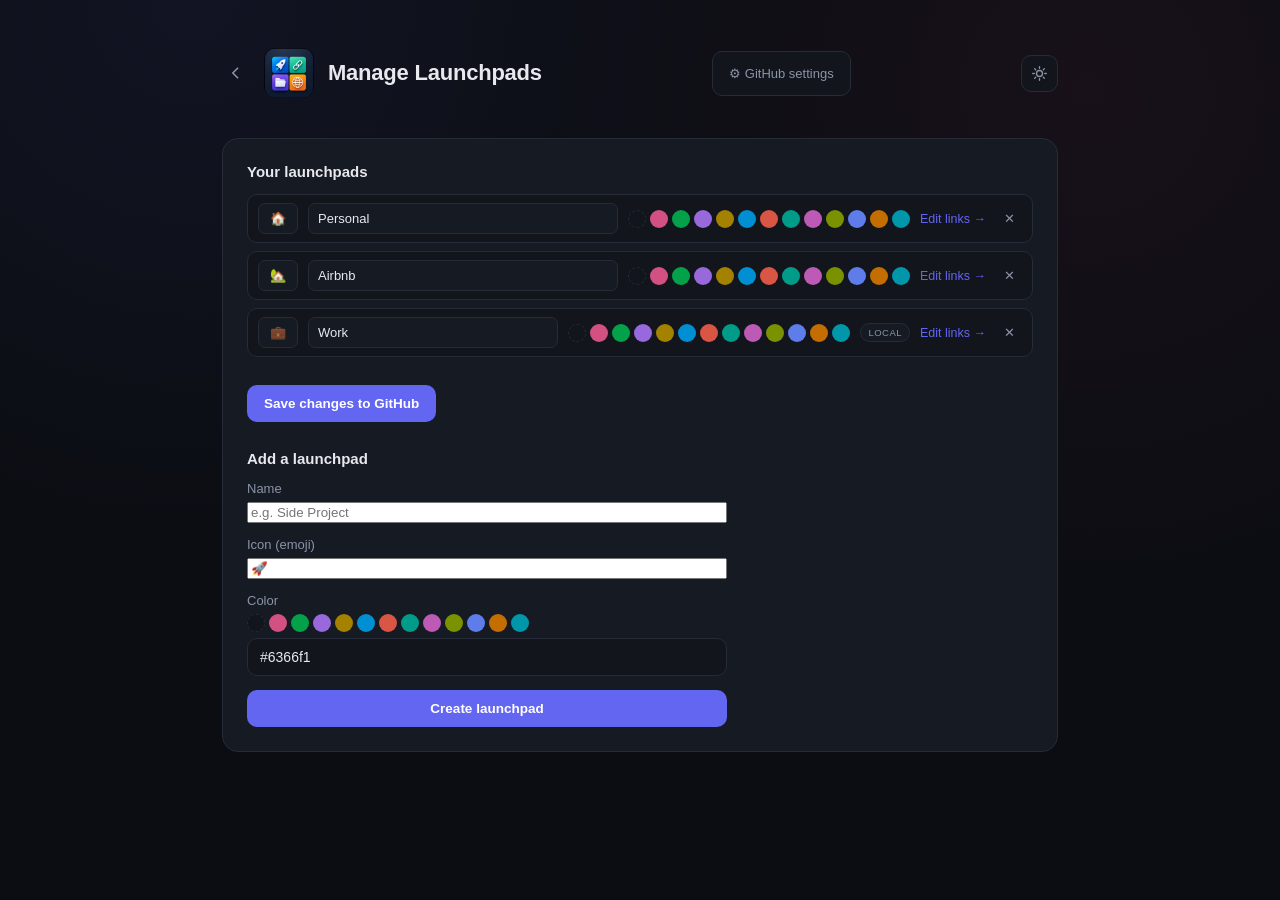
==== admin.html @ a06adb85 "Initial commit: multi-board LaunchPad with admin editor Restructures the single-board homepage into " ====
<!DOCTYPE html>
<html lang="en">
<head>
  <script src="js/theme.js?v=1"></script>
  <meta charset="UTF-8" />
  <meta name="viewport" content="width=device-width, initial-scale=1.0" />
  <title>Manage — LaunchPad</title>
  <link rel="icon" href="logo.png" />
  <link rel="stylesheet" href="css/style.css?v=11" />
</head>
<body>
  <div class="page admin-page">
    <header class="top-bar">
      <div class="brand">
        <a class="back-link" href="index.html" title="All launchpads">
          <svg viewBox="0 0 20 20" fill="none" stroke="currentColor" stroke-width="2">
            <path d="M12 4l-6 6 6 6" stroke-linecap="round" stroke-linejoin="round" />
          </svg>
        </a>
        <img class="brand-logo" src="logo.png" alt="LaunchPad logo" />
        <h1 id="adminTitle">Manage Launchpads</h1>
      </div>
      <a class="icon-btn" id="previewLink" href="#" target="_blank" rel="noopener noreferrer" hidden>Preview</a>
      <button class="icon-btn" id="settingsBtn" type="button">⚙ GitHub settings</button>
      <button class="icon-btn theme-toggle" id="themeToggle" type="button" title="Toggle theme">
        <svg class="icon-sun" viewBox="0 0 20 20" fill="none" stroke="currentColor" stroke-width="1.8">
          <circle cx="10" cy="10" r="4" />
          <path d="M10 1v2M10 17v2M3.5 3.5l1.4 1.4M15.1 15.1l1.4 1.4M1 10h2M17 10h2M3.5 16.5l1.4-1.4M15.1 4.9l1.4-1.4" stroke-linecap="round" />
        </svg>
        <svg class="icon-moon" viewBox="0 0 20 20" fill="currentColor">
          <path d="M17 10.5A7.5 7.5 0 019.5 3 7.5 7.5 0 1017 10.5z" />
        </svg>
      </button>
    </header>

    <div id="statusBanner" class="status-banner" hidden></div>

    <section id="settingsPanel" class="admin-panel" hidden>
      <h2>GitHub settings</h2>
      <p class="admin-hint">
        Used to save changes back to your repo. Create a <strong>fine-grained personal access token</strong>
        scoped to just this one repo, with <strong>Contents: Read and write</strong> permission — nothing
        broader. The token is stored only in this browser's local storage and is sent only to
        <code>api.github.com</code>.
      </p>
      <form id="settingsForm" class="admin-form">
        <label>Owner
          <input name="owner" placeholder="your-github-username" autocomplete="off" />
        </label>
        <label>Repo
          <input name="repo" placeholder="launchpad" autocomplete="off" />
        </label>
        <label>Branch
          <input name="branch" placeholder="main" autocomplete="off" />
        </label>
        <label>Personal access token
          <input name="token" type="password" placeholder="github_pat_…" autocomplete="off" />
        </label>
        <div class="admin-form-actions">
          <button type="button" id="testConnBtn" class="btn-secondary">Test connection</button>
          <button type="submit" class="btn-primary">Save settings</button>
        </div>
      </form>
    </section>

    <section id="boardsView" class="admin-panel">
      <h2>Your launchpads</h2>
      <div id="boardList" class="admin-list"></div>

      <h2>Add a launchpad</h2>
      <form id="addBoardForm" class="admin-form">
        <label>Name
          <input name="name" placeholder="e.g. Side Project" required autocomplete="off" />
        </label>
        <label>Icon (emoji)
          <input name="icon" placeholder="🚀" maxlength="4" autocomplete="off" />
        </label>
        <label>Color
          <div class="color-picker" id="addBoardColorPicker"></div>
          <input name="color" type="text" placeholder="#6366f1" autocomplete="off" />
        </label>
        <button type="submit" class="btn-primary">Create launchpad</button>
      </form>
    </section>

    <section id="editView" class="admin-panel" hidden>
      <div class="admin-board-head">
        <span class="admin-board-dot" id="editBoardDot"></span>
        <h2 id="editBoardName"></h2>
      </div>

      <p id="localNotice" class="admin-hint" hidden>
        This board's data stays on this device only — hand-edit <code id="localFilePath"></code> directly.
        GitHub-based saving isn't available for local boards.
      </p>

      <div id="editForms">
        <h3>Categories</h3>
        <div id="categoryList" class="admin-list"></div>
        <form id="addCategoryForm" class="admin-form-inline">
          <input name="name" placeholder="Category name" required autocomplete="off" />
          <div class="color-picker" id="addCategoryColorPicker"></div>
          <input name="color" type="hidden" />
          <button type="submit" class="btn-secondary">Add category</button>
        </form>

        <h3>Links</h3>
        <div id="linkList" class="admin-list"></div>
        <button type="button" id="addLinkBtn" class="btn-secondary">+ Add link</button>

        <div class="admin-save-bar">
          <button type="button" id="saveBoardBtn" class="btn-primary">Save to GitHub</button>
          <span id="saveStatus" class="admin-save-status"></span>
        </div>
      </div>
    </section>
  </div>

  <div class="modal-overlay" id="linkModalOverlay" hidden>
    <div class="modal admin-link-modal" id="linkModalCard">
      <div class="modal-head">
        <h3 id="linkModalTitle">Add link</h3>
        <button class="modal-close" id="linkModalClose" type="button" aria-label="Close">
          <svg viewBox="0 0 20 20" fill="none" stroke="currentColor" stroke-width="2">
            <line x1="5" y1="5" x2="15" y2="15"></line>
            <line x1="15" y1="5" x2="5" y2="15"></line>
          </svg>
        </button>
      </div>
      <form id="linkForm" class="admin-form">
        <label>Name
          <input name="name" required autocomplete="off" />
        </label>

        <label class="link-group-toggle">
          <input type="checkbox" name="isGroup" />
          This is a group (opens a menu of related links instead of navigating directly)
        </label>

        <div id="singleUrlFields">
          <label>URL
            <input name="url" type="url" placeholder="https://" autocomplete="off" />
          </label>
        </div>

        <div id="groupSubLinks" hidden>
          <div id="subLinkList" class="admin-list"></div>
          <button type="button" id="addSubLinkBtn" class="btn-secondary">+ Add sub-link</button>
        </div>

        <label>Category
          <select name="category" id="linkCategorySelect"></select>
        </label>
        <label>Color
          <div class="color-picker" id="linkColorPicker"></div>
          <input name="color" type="text" placeholder="none" autocomplete="off" />
        </label>
        <label>Icon (emoji or letter)
          <input name="icon" placeholder="optional" autocomplete="off" />
        </label>
        <label>Icon URL (favicon override)
          <input name="iconUrl" type="url" placeholder="optional" autocomplete="off" />
        </label>
        <label class="link-group-toggle">
          <input type="checkbox" name="wide" />
          Full width tile
        </label>
        <label>Sort order
          <input name="order" type="number" placeholder="optional" autocomplete="off" />
        </label>

        <div class="admin-form-actions">
          <button type="button" id="deleteLinkBtn" class="btn-danger" hidden>Delete link</button>
          <button type="submit" class="btn-primary">Save link</button>
        </div>
      </form>
    </div>
  </div>

  <script src="js/admin.js?v=2"></script>
</body>
</html>
---- css/style.css ----
:root {
  --bg: #0b0d12;
  --bg-elev: #12151c;
  --card: #161a23;
  --card-hover: #1c212c;
  --border: #262b38;
  --text: #e7e9ee;
  --text-dim: #8b93a7;
  --accent: #6366f1;
  --radius: 14px;
  --shadow: 0 4px 20px rgba(0, 0, 0, 0.35);

  /* Link/group color palette — 12 hues tuned for this dark UI and checked for
     colorblind-safe separation. Reference by name in links.json, e.g.
     "color": "var(--pal-teal)" — or copy the hex directly. */
  --pal-rose: #d35182;
  --pal-emerald: #03a14a;
  --pal-violet: #9769dc;
  --pal-gold: #a48200;
  --pal-azure: #008fd2;
  --pal-coral: #d95544;
  --pal-teal: #009c89;
  --pal-magenta: #bd5ab6;
  --pal-lime: #7b9200;
  --pal-indigo: #5f7ceb;
  --pal-amber: #c46d00;
  --pal-cyan: #0097aa;
}

:root[data-theme="light"] {
  --bg: #f4f5f8;
  --bg-elev: #eaecf1;
  --card: #ffffff;
  --card-hover: #f6f7fa;
  --border: #e1e3ea;
  --text: #14161c;
  --text-dim: #666b78;
  --shadow: 0 4px 20px rgba(20, 22, 30, 0.08);
}

* {
  box-sizing: border-box;
}

html, body {
  height: 100%;
}

body {
  margin: 0;
  background:
    radial-gradient(circle at 15% 0%, rgba(99, 102, 241, 0.08), transparent 40%),
    radial-gradient(circle at 85% 10%, rgba(236, 72, 153, 0.06), transparent 40%),
    var(--bg);
  color: var(--text);
  font-family: "Segoe UI", -apple-system, BlinkMacSystemFont, "Inter", Roboto, Arial, sans-serif;
  min-height: 100%;
}

.page {
  max-width: 1800px;
  margin: 0 auto;
  padding: 48px 32px 80px;
}

/* Header */
.top-bar {
  display: flex;
  align-items: center;
  justify-content: space-between;
  gap: 14px;
  margin-bottom: 40px;
  flex-wrap: wrap;
}

.brand {
  display: flex;
  align-items: center;
  gap: 14px;
}

.brand-logo {
  width: 50px;
  height: 50px;
  border-radius: 12px;
  object-fit: cover;
  flex-shrink: 0;
}

.brand h1 {
  font-size: 22px;
  font-weight: 600;
  margin: 0;
  letter-spacing: -0.01em;
}

.brand .dot {
  color: var(--accent);
}

.clock {
  color: var(--text-dim);
  font-size: 14px;
  font-variant-numeric: tabular-nums;
}

.search-wrap {
  flex: 1;
  max-width: 420px;
  min-width: 160px;
  position: relative;
}

.search-wrap input {
  width: 100%;
  background: var(--bg-elev);
  border: 1px solid var(--border);
  color: var(--text);
  border-radius: 10px;
  padding: 14px 14px 14px 36px;
  font-size: 14px;
  outline: none;
  transition: border-color 0.15s ease, background 0.15s ease;
}

.search-wrap input:focus {
  border-color: var(--accent);
  background: var(--card);
}

.search-wrap svg {
  position: absolute;
  left: 12px;
  top: 50%;
  transform: translateY(-50%);
  width: 15px;
  height: 15px;
  color: var(--text-dim);
  pointer-events: none;
}

.icon-btn {
  background: var(--bg-elev);
  border: 1px solid var(--border);
  color: var(--text-dim);
  border-radius: 10px;
  padding: 14px 16px;
  font-size: 13px;
  cursor: pointer;
  transition: color 0.15s ease, border-color 0.15s ease, background 0.15s ease;
}

.icon-btn:hover {
  color: var(--text);
  border-color: var(--accent);
  background: var(--card);
}

.theme-toggle {
  display: flex;
  align-items: center;
  justify-content: center;
  padding: 10px;
}

.theme-toggle svg {
  width: 15px;
  height: 15px;
}

.theme-toggle .icon-moon {
  display: none;
}

:root[data-theme="light"] .theme-toggle .icon-sun {
  display: none;
}

:root[data-theme="light"] .theme-toggle .icon-moon {
  display: block;
}

/* Widget board */
#categories {
  column-width: 300px;
  column-gap: 18px;
  orphans: 1;
  widows: 1;
}

.widget {
  break-inside: avoid;
  -webkit-column-break-inside: avoid;
  display: block;
  width: 100%;
  margin: 0 0 18px;
  background: linear-gradient(
    to bottom,
    color-mix(in srgb, var(--widget-accent, var(--accent)) 10%, var(--card)) 0,
    var(--card) 70px
  );
  border: 1px solid var(--border);
  border-top: 3px solid var(--widget-accent, var(--accent));
  border-radius: 16px;
  padding: 14px 16px 18px;
  box-shadow: var(--shadow);
  transition: border-color 0.15s ease, box-shadow 0.15s ease, transform 0.12s ease;
}

.widget:hover {
  border-color: #34394a;
}

.widget.dragging {
  opacity: 0.35;
}

.widget.widget-drag-over {
  border-color: var(--accent);
  box-shadow: 0 0 0 1px var(--accent), var(--shadow);
}

.widget.is-empty {
  display: none;
}

.widget-head {
  display: flex;
  align-items: center;
  gap: 9px;
  margin-bottom: 14px;
}

.widget-grip {
  display: flex;
  align-items: center;
  justify-content: center;
  width: 20px;
  height: 20px;
  color: var(--text-dim);
  cursor: grab;
  border-radius: 5px;
  flex-shrink: 0;
  margin-left: -4px;
}

.widget-grip:hover {
  color: var(--text);
  background: var(--bg-elev);
}

.widget-grip svg {
  width: 16px;
  height: 16px;
}

.widget-grip:active {
  cursor: grabbing;
}

.widget-dot {
  width: 8px;
  height: 8px;
  border-radius: 50%;
  flex-shrink: 0;
}

.widget-head h2 {
  font-size: 13px;
  font-weight: 600;
  text-transform: uppercase;
  letter-spacing: 0.06em;
  color: var(--text-dim);
  margin: 0;
}

.tile-grid {
  display: grid;
  grid-template-columns: repeat(auto-fill, minmax(120px, 1fr));
  gap: 10px;
  min-height: 8px;
}

/* Tiles */
.tile {
  position: relative;
  display: flex;
  align-items: center;
  gap: 12px;
  background: var(--card);
  border: 1px solid var(--border);
  border-radius: var(--radius);
  padding: 14px;
  text-decoration: none;
  color: var(--text);
  cursor: grab;
  transition: transform 0.12s ease, background 0.15s ease, border-color 0.15s ease, box-shadow 0.15s ease;
}

.tile:hover {
  background: var(--card-hover);
  border-color: #34394a;
  transform: translateY(-2px);
  box-shadow: var(--shadow);
}

.tile.tile-wide {
  grid-column: 1 / -1;
}

.tile:active {
  cursor: grabbing;
}

.tile.dragging {
  opacity: 0.35;
}

.tile.drag-over::before {
  content: "";
  position: absolute;
  left: -7px;
  top: 8px;
  bottom: 8px;
  width: 3px;
  border-radius: 2px;
  background: var(--accent);
}

button.tile {
  font: inherit;
  width: 100%;
  text-align: left;
}

.tile-group-badge {
  position: absolute;
  top: 9px;
  right: 9px;
  color: var(--text-dim);
  display: flex;
}

.tile-group-badge svg {
  width: 11px;
  height: 11px;
}

.tile-icon {
  width: 32px;
  height: 32px;
  border-radius: 8px;
  flex-shrink: 0;
  display: flex;
  align-items: center;
  justify-content: center;
  background: var(--bg-elev);
  font-size: 15px;
  font-weight: 600;
  overflow: hidden;
}

.tile.has-accent::before {
  content: "";
  position: absolute;
  left: 0;
  top: 10px;
  bottom: 10px;
  width: 3px;
  border-radius: 0 3px 3px 0;
  background: var(--tile-accent);
}

.tile.has-accent .tile-icon {
  background: color-mix(in srgb, var(--tile-accent) 28%, var(--bg-elev));
  color: var(--tile-accent);
}

.tile-icon img {
  width: 18px;
  height: 18px;
}

.tile-name {
  font-size: 13.5px;
  font-weight: 500;
  overflow: hidden;
  text-overflow: ellipsis;
  white-space: nowrap;
}

.tile-hidden {
  display: none !important;
}

.empty-state {
  color: var(--text-dim);
  font-size: 14px;
  text-align: center;
  padding: 80px 20px;
}

.footer-hint {
  margin-top: 48px;
  text-align: center;
  color: var(--text-dim);
  font-size: 12.5px;
}

.footer-hint code {
  background: var(--bg-elev);
  border: 1px solid var(--border);
  padding: 2px 6px;
  border-radius: 6px;
  color: var(--text);
}

/* Group link modal */
.modal-overlay {
  position: fixed;
  inset: 0;
  background: rgba(5, 6, 10, 0.6);
  backdrop-filter: blur(3px);
  display: flex;
  align-items: center;
  justify-content: center;
  z-index: 100;
  padding: 20px;
}

.modal-overlay[hidden] {
  display: none;
}

.modal {
  width: 100%;
  max-width: 340px;
  background: linear-gradient(
    to bottom,
    color-mix(in srgb, var(--modal-accent, var(--accent)) 10%, var(--card)) 0,
    var(--card) 70px
  );
  border: 1px solid var(--border);
  border-top: 3px solid var(--modal-accent, var(--accent));
  border-radius: 16px;
  padding: 16px 18px 18px;
  box-shadow: 0 20px 60px rgba(0, 0, 0, 0.55);
  animation: modal-in 0.15s ease;
}

@keyframes modal-in {
  from {
    opacity: 0;
    transform: translateY(6px) scale(0.98);
  }
  to {
    opacity: 1;
    transform: translateY(0) scale(1);
  }
}

.modal-head {
  display: flex;
  align-items: center;
  justify-content: space-between;
  margin-bottom: 12px;
}

.modal-head h3 {
  margin: 0;
  font-size: 15px;
  font-weight: 600;
}

.modal-close {
  background: var(--bg-elev);
  border: 1px solid var(--border);
  color: var(--text-dim);
  width: 26px;
  height: 26px;
  border-radius: 8px;
  display: flex;
  align-items: center;
  justify-content: center;
  cursor: pointer;
  flex-shrink: 0;
}

.modal-close:hover {
  color: var(--text);
  border-color: var(--accent);
}

.modal-close svg {
  width: 12px;
  height: 12px;
}

.modal-links {
  display: flex;
  flex-direction: column;
  gap: 8px;
}

.modal-link {
  display: flex;
  align-items: center;
  gap: 12px;
  padding: 10px 12px;
  border-radius: 10px;
  background: var(--bg-elev);
  border: 1px solid var(--border);
  color: var(--text);
  text-decoration: none;
  font-size: 13.5px;
  font-weight: 500;
  transition: background 0.12s ease, border-color 0.12s ease;
}

.modal-link:hover {
  background: var(--card-hover);
  border-color: #34394a;
}

.back-link {
  display: flex;
  align-items: center;
  justify-content: center;
  width: 28px;
  height: 28px;
  border-radius: 8px;
  color: var(--text-dim);
  flex-shrink: 0;
}

.back-link:hover {
  color: var(--text);
  background: var(--bg-elev);
}

.back-link svg {
  width: 16px;
  height: 16px;
}

/* Home page (board picker) */
.home-page {
  position: relative;
  max-width: 900px;
  display: flex;
  flex-direction: column;
  align-items: center;
  padding-top: min(14vh, 130px);
}

.home-page .theme-toggle {
  position: absolute;
  top: 24px;
  right: 24px;
}

.home-brand {
  display: flex;
  align-items: center;
  gap: 14px;
  margin-bottom: 32px;
}

.home-brand h1 {
  font-size: 28px;
  font-weight: 600;
  margin: 0;
  letter-spacing: -0.01em;
}

.home-brand .dot {
  color: var(--accent);
}

.gsearch {
  width: 100%;
  max-width: 560px;
  position: relative;
  margin-bottom: 52px;
}

.gsearch input {
  width: 100%;
  background: var(--bg-elev);
  border: 1px solid var(--border);
  color: var(--text);
  border-radius: 999px;
  padding: 14px 20px 14px 46px;
  font-size: 15px;
  outline: none;
  transition: border-color 0.15s ease, background 0.15s ease, box-shadow 0.15s ease;
}

.gsearch input:focus {
  border-color: var(--accent);
  background: var(--card);
  box-shadow: 0 0 0 3px color-mix(in srgb, var(--accent) 22%, transparent);
}

.gsearch svg {
  position: absolute;
  left: 18px;
  top: 50%;
  transform: translateY(-50%);
  width: 17px;
  height: 17px;
  color: var(--text-dim);
  pointer-events: none;
}

.board-grid {
  display: grid;
  grid-template-columns: repeat(auto-fill, minmax(160px, 1fr));
  gap: 16px;
  width: 100%;
}

.board-tile {
  position: relative;
  display: flex;
  flex-direction: column;
  align-items: center;
  justify-content: center;
  gap: 10px;
  background: linear-gradient(
    to bottom,
    color-mix(in srgb, var(--board-accent, var(--accent)) 12%, var(--card)) 0,
    var(--card) 70px
  );
  border: 1px solid var(--border);
  border-top: 3px solid var(--board-accent, var(--accent));
  border-radius: 16px;
  padding: 28px 16px;
  text-decoration: none;
  color: var(--text);
  transition: transform 0.12s ease, border-color 0.15s ease, box-shadow 0.15s ease;
}

.board-tile:hover {
  transform: translateY(-2px);
  border-color: #34394a;
  box-shadow: var(--shadow);
}

.board-tile-icon {
  width: 44px;
  height: 44px;
  border-radius: 12px;
  display: flex;
  align-items: center;
  justify-content: center;
  background: color-mix(in srgb, var(--board-accent, var(--accent)) 28%, var(--bg-elev));
  font-size: 20px;
}

.board-tile-name {
  font-size: 14.5px;
  font-weight: 600;
  text-align: center;
}

.board-tile-badge {
  position: absolute;
  top: 10px;
  left: 10px;
  font-size: 9.5px;
  text-transform: uppercase;
  letter-spacing: 0.05em;
  color: var(--text-dim);
  background: var(--bg-elev);
  border: 1px solid var(--border);
  padding: 2px 6px;
  border-radius: 999px;
}

.board-tile-edit {
  position: absolute;
  top: 10px;
  right: 10px;
  width: 26px;
  height: 26px;
  display: flex;
  align-items: center;
  justify-content: center;
  border-radius: 8px;
  color: var(--text-dim);
  background: var(--bg-elev);
  border: 1px solid var(--border);
  cursor: pointer;
  font: inherit;
  z-index: 1;
}

.board-tile-edit:hover {
  color: var(--text);
  border-color: var(--accent);
}

.board-tile-edit svg {
  width: 13px;
  height: 13px;
}

.board-tile-add {
  border-style: dashed;
  background: transparent;
  color: var(--text-dim);
}

.board-tile-add .board-tile-icon {
  background: var(--bg-elev);
  font-size: 22px;
  font-weight: 300;
}

.board-tile-add:hover {
  color: var(--text);
  border-color: var(--accent);
}

@media (max-width: 640px) {
  .page {
    padding: 32px 18px 60px;
  }
  .top-bar {
    flex-direction: column;
    align-items: stretch;
  }
  .search-wrap {
    max-width: none;
  }
  .home-page {
    padding-top: 60px;
  }
}

/* Admin page */
.admin-page {
  max-width: 900px;
}

.status-banner {
  padding: 12px 16px;
  border-radius: 10px;
  margin-bottom: 20px;
  font-size: 13.5px;
  border: 1px solid var(--border);
}

.status-banner.status-ok {
  background: color-mix(in srgb, var(--pal-emerald) 15%, var(--card));
  border-color: var(--pal-emerald);
}

.status-banner.status-error {
  background: color-mix(in srgb, var(--pal-rose) 15%, var(--card));
  border-color: var(--pal-rose);
}

.admin-panel {
  background: var(--card);
  border: 1px solid var(--border);
  border-radius: 16px;
  padding: 24px;
  margin-bottom: 24px;
}

.admin-panel h2 {
  font-size: 15px;
  font-weight: 600;
  margin: 0 0 14px;
}

.admin-panel h2:not(:first-child) {
  margin-top: 28px;
}

.admin-panel h3 {
  font-size: 12.5px;
  font-weight: 600;
  text-transform: uppercase;
  letter-spacing: 0.05em;
  color: var(--text-dim);
  margin: 24px 0 12px;
}

.admin-hint {
  font-size: 12.5px;
  color: var(--text-dim);
  line-height: 1.5;
  margin: 0 0 16px;
}

.admin-hint code {
  background: var(--bg-elev);
  border: 1px solid var(--border);
  padding: 2px 6px;
  border-radius: 6px;
  color: var(--text);
}

.admin-list {
  display: flex;
  flex-direction: column;
  gap: 8px;
  margin-bottom: 14px;
}

.admin-list-row {
  display: flex;
  align-items: center;
  gap: 10px;
  background: var(--bg-elev);
  border: 1px solid var(--border);
  border-radius: 10px;
  padding: 8px 10px;
}

.admin-list-row-link {
  cursor: pointer;
  transition: border-color 0.12s ease, background 0.12s ease;
}

.admin-list-row-link:hover {
  border-color: #34394a;
  background: var(--card-hover);
}

.admin-list-row input[type="text"],
.admin-list-row input[type="number"],
.admin-list-row input[type="url"] {
  background: var(--card);
  border: 1px solid var(--border);
  color: var(--text);
  border-radius: 7px;
  padding: 7px 9px;
  font-size: 13px;
  outline: none;
  font-family: inherit;
}

.admin-list-row input:focus {
  border-color: var(--accent);
}

.row-icon-input {
  width: 40px;
  text-align: center;
  flex-shrink: 0;
}

.row-name-input {
  flex: 1;
  min-width: 0;
}

.row-name-static {
  flex: 1;
  min-width: 0;
  font-size: 13.5px;
  font-weight: 500;
  overflow: hidden;
  text-overflow: ellipsis;
  white-space: nowrap;
}

.admin-row-id {
  font-size: 12px;
  color: var(--text-dim);
  flex-shrink: 0;
  max-width: 220px;
  overflow: hidden;
  text-overflow: ellipsis;
  white-space: nowrap;
}

.admin-row-badge {
  flex-shrink: 0;
  font-size: 9.5px;
  text-transform: uppercase;
  letter-spacing: 0.05em;
  color: var(--text-dim);
  background: var(--card);
  border: 1px solid var(--border);
  padding: 3px 7px;
  border-radius: 999px;
}

.admin-row-dot {
  width: 8px;
  height: 8px;
  border-radius: 50%;
  flex-shrink: 0;
}

.row-link {
  font-size: 12.5px;
  color: var(--accent);
  text-decoration: none;
  flex-shrink: 0;
  white-space: nowrap;
}

.row-link:hover {
  text-decoration: underline;
}

.row-delete {
  width: 26px;
  height: 26px;
  flex-shrink: 0;
  display: flex;
  align-items: center;
  justify-content: center;
  border-radius: 7px;
  background: transparent;
  border: 1px solid transparent;
  color: var(--text-dim);
  cursor: pointer;
  font-size: 13px;
  font-family: inherit;
}

.row-delete:hover {
  color: var(--pal-rose);
  border-color: var(--pal-rose);
  background: color-mix(in srgb, var(--pal-rose) 12%, transparent);
}

.color-picker {
  display: flex;
  align-items: center;
  gap: 4px;
  flex-wrap: wrap;
}

.color-swatch {
  width: 18px;
  height: 18px;
  border-radius: 50%;
  border: 2px solid transparent;
  cursor: pointer;
  padding: 0;
  flex-shrink: 0;
}

.color-swatch-none {
  background: var(--bg-elev);
  border: 1px dashed var(--border);
}

.color-swatch.selected {
  border-color: var(--text);
  box-shadow: 0 0 0 2px var(--card);
}

.admin-form {
  display: flex;
  flex-direction: column;
  gap: 14px;
  max-width: 480px;
}

.admin-form label {
  display: flex;
  flex-direction: column;
  gap: 6px;
  font-size: 13px;
  color: var(--text-dim);
  font-weight: 500;
}

.admin-form input[type="text"],
.admin-form input[type="password"],
.admin-form input[type="url"],
.admin-form input[type="number"],
.admin-form select {
  background: var(--bg-elev);
  border: 1px solid var(--border);
  color: var(--text);
  border-radius: 10px;
  padding: 10px 12px;
  font-size: 14px;
  outline: none;
  font-family: inherit;
}

.admin-form input:focus,
.admin-form select:focus {
  border-color: var(--accent);
}

.admin-form-actions {
  display: flex;
  gap: 10px;
  align-items: center;
}

.admin-form-inline {
  display: flex;
  align-items: center;
  gap: 10px;
  margin-bottom: 20px;
}

.admin-form-inline input[type="text"] {
  background: var(--bg-elev);
  border: 1px solid var(--border);
  color: var(--text);
  border-radius: 8px;
  padding: 8px 10px;
  font-size: 13px;
  outline: none;
  font-family: inherit;
}

.link-group-toggle {
  flex-direction: row !important;
  align-items: center;
  gap: 8px !important;
}

.link-group-toggle input {
  width: auto;
}

.btn-primary,
.btn-secondary,
.btn-danger {
  border-radius: 10px;
  padding: 10px 16px;
  font-size: 13.5px;
  font-weight: 600;
  cursor: pointer;
  border: 1px solid transparent;
  font-family: inherit;
}

.btn-primary {
  background: var(--accent);
  color: white;
}

.btn-primary:hover {
  filter: brightness(1.1);
}

.btn-primary:disabled {
  opacity: 0.6;
  cursor: default;
}

.btn-secondary {
  background: var(--bg-elev);
  border-color: var(--border);
  color: var(--text);
}

.btn-secondary:hover {
  border-color: var(--accent);
}

.btn-danger {
  background: transparent;
  border-color: var(--pal-rose);
  color: var(--pal-rose);
}

.btn-danger:hover {
  background: color-mix(in srgb, var(--pal-rose) 15%, transparent);
}

.admin-save-bar {
  display: flex;
  align-items: center;
  gap: 12px;
  margin-top: 20px;
}

.admin-save-status {
  font-size: 13px;
  color: var(--text-dim);
}

.admin-board-head {
  display: flex;
  align-items: center;
  gap: 10px;
  margin-bottom: 20px;
}

.admin-board-dot {
  width: 12px;
  height: 12px;
  border-radius: 50%;
  flex-shrink: 0;
}

.admin-board-head h2 {
  margin: 0;
  font-size: 18px;
}

.admin-link-modal {
  max-width: 460px;
  max-height: 85vh;
  overflow-y: auto;
}

.admin-list-row.admin-sub-link-row {
  display: grid;
  grid-template-columns: 1fr 1.4fr 56px auto;
  gap: 6px;
}

.admin-sub-link-row input {
  width: 100%;
}

@media (max-width: 640px) {
  .admin-list-row {
    flex-wrap: wrap;
  }
  .admin-list-row.admin-sub-link-row {
    grid-template-columns: 1fr 1fr;
  }
}
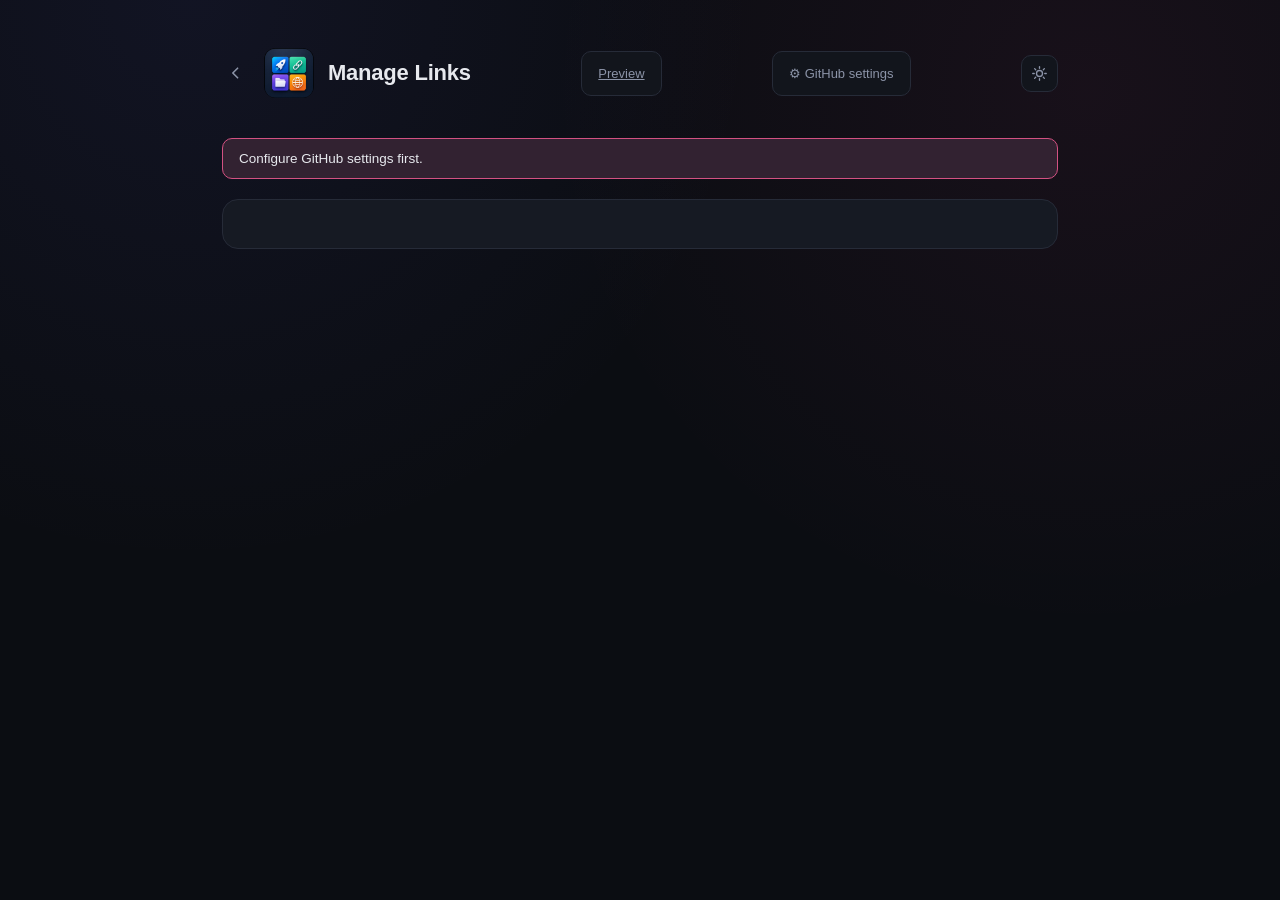
==== commit 088f4af4: "Revert to single-launchpad architecture The board-picker landing page required an extra click to rea" ====
--- a/admin.html
+++ b/admin.html
@@ -4,23 +4,23 @@
   <script src="js/theme.js?v=1"></script>
   <meta charset="UTF-8" />
   <meta name="viewport" content="width=device-width, initial-scale=1.0" />
-  <title>Manage — LaunchPad</title>
+  <title>Manage Links — LaunchPad</title>
   <link rel="icon" href="logo.png" />
-  <link rel="stylesheet" href="css/style.css?v=11" />
+  <link rel="stylesheet" href="css/style.css?v=12" />
 </head>
 <body>
   <div class="page admin-page">
     <header class="top-bar">
       <div class="brand">
-        <a class="back-link" href="index.html" title="All launchpads">
+        <a class="back-link" href="index.html" title="Back to LaunchPad">
           <svg viewBox="0 0 20 20" fill="none" stroke="currentColor" stroke-width="2">
             <path d="M12 4l-6 6 6 6" stroke-linecap="round" stroke-linejoin="round" />
           </svg>
         </a>
         <img class="brand-logo" src="logo.png" alt="LaunchPad logo" />
-        <h1 id="adminTitle">Manage Launchpads</h1>
+        <h1>Manage Links</h1>
       </div>
-      <a class="icon-btn" id="previewLink" href="#" target="_blank" rel="noopener noreferrer" hidden>Preview</a>
+      <a class="icon-btn" id="previewLink" href="index.html" target="_blank" rel="noopener noreferrer">Preview</a>
       <button class="icon-btn" id="settingsBtn" type="button">⚙ GitHub settings</button>
       <button class="icon-btn theme-toggle" id="themeToggle" type="button" title="Toggle theme">
         <svg class="icon-sun" viewBox="0 0 20 20" fill="none" stroke="currentColor" stroke-width="1.8">
@@ -63,37 +63,7 @@
       </form>
     </section>
 
-    <section id="boardsView" class="admin-panel">
-      <h2>Your launchpads</h2>
-      <div id="boardList" class="admin-list"></div>
-
-      <h2>Add a launchpad</h2>
-      <form id="addBoardForm" class="admin-form">
-        <label>Name
-          <input name="name" placeholder="e.g. Side Project" required autocomplete="off" />
-        </label>
-        <label>Icon (emoji)
-          <input name="icon" placeholder="🚀" maxlength="4" autocomplete="off" />
-        </label>
-        <label>Color
-          <div class="color-picker" id="addBoardColorPicker"></div>
-          <input name="color" type="text" placeholder="#6366f1" autocomplete="off" />
-        </label>
-        <button type="submit" class="btn-primary">Create launchpad</button>
-      </form>
-    </section>
-
-    <section id="editView" class="admin-panel" hidden>
-      <div class="admin-board-head">
-        <span class="admin-board-dot" id="editBoardDot"></span>
-        <h2 id="editBoardName"></h2>
-      </div>
-
-      <p id="localNotice" class="admin-hint" hidden>
-        This board's data stays on this device only — hand-edit <code id="localFilePath"></code> directly.
-        GitHub-based saving isn't available for local boards.
-      </p>
-
+    <section id="editView" class="admin-panel">
       <div id="editForms">
         <h3>Categories</h3>
         <div id="categoryList" class="admin-list"></div>
@@ -177,6 +147,6 @@
     </div>
   </div>
 
-  <script src="js/admin.js?v=2"></script>
+  <script src="js/admin.js?v=3"></script>
 </body>
 </html>
--- a/css/style.css
+++ b/css/style.css
@@ -543,45 +543,11 @@
   height: 16px;
 }
 
-/* Home page (board picker) */
-.home-page {
-  position: relative;
-  max-width: 900px;
-  display: flex;
-  flex-direction: column;
-  align-items: center;
-  padding-top: min(14vh, 130px);
-}
-
-.home-page .theme-toggle {
-  position: absolute;
-  top: 24px;
-  right: 24px;
-}
-
-.home-brand {
-  display: flex;
-  align-items: center;
-  gap: 14px;
-  margin-bottom: 32px;
-}
-
-.home-brand h1 {
-  font-size: 28px;
-  font-weight: 600;
-  margin: 0;
-  letter-spacing: -0.01em;
-}
-
-.home-brand .dot {
-  color: var(--accent);
-}
-
 .gsearch {
   width: 100%;
   max-width: 560px;
   position: relative;
-  margin-bottom: 52px;
+  margin: 0 auto 36px;
 }
 
 .gsearch input {
@@ -611,116 +577,6 @@
   height: 17px;
   color: var(--text-dim);
   pointer-events: none;
-}
-
-.board-grid {
-  display: grid;
-  grid-template-columns: repeat(auto-fill, minmax(160px, 1fr));
-  gap: 16px;
-  width: 100%;
-}
-
-.board-tile {
-  position: relative;
-  display: flex;
-  flex-direction: column;
-  align-items: center;
-  justify-content: center;
-  gap: 10px;
-  background: linear-gradient(
-    to bottom,
-    color-mix(in srgb, var(--board-accent, var(--accent)) 12%, var(--card)) 0,
-    var(--card) 70px
-  );
-  border: 1px solid var(--border);
-  border-top: 3px solid var(--board-accent, var(--accent));
-  border-radius: 16px;
-  padding: 28px 16px;
-  text-decoration: none;
-  color: var(--text);
-  transition: transform 0.12s ease, border-color 0.15s ease, box-shadow 0.15s ease;
-}
-
-.board-tile:hover {
-  transform: translateY(-2px);
-  border-color: #34394a;
-  box-shadow: var(--shadow);
-}
-
-.board-tile-icon {
-  width: 44px;
-  height: 44px;
-  border-radius: 12px;
-  display: flex;
-  align-items: center;
-  justify-content: center;
-  background: color-mix(in srgb, var(--board-accent, var(--accent)) 28%, var(--bg-elev));
-  font-size: 20px;
-}
-
-.board-tile-name {
-  font-size: 14.5px;
-  font-weight: 600;
-  text-align: center;
-}
-
-.board-tile-badge {
-  position: absolute;
-  top: 10px;
-  left: 10px;
-  font-size: 9.5px;
-  text-transform: uppercase;
-  letter-spacing: 0.05em;
-  color: var(--text-dim);
-  background: var(--bg-elev);
-  border: 1px solid var(--border);
-  padding: 2px 6px;
-  border-radius: 999px;
-}
-
-.board-tile-edit {
-  position: absolute;
-  top: 10px;
-  right: 10px;
-  width: 26px;
-  height: 26px;
-  display: flex;
-  align-items: center;
-  justify-content: center;
-  border-radius: 8px;
-  color: var(--text-dim);
-  background: var(--bg-elev);
-  border: 1px solid var(--border);
-  cursor: pointer;
-  font: inherit;
-  z-index: 1;
-}
-
-.board-tile-edit:hover {
-  color: var(--text);
-  border-color: var(--accent);
-}
-
-.board-tile-edit svg {
-  width: 13px;
-  height: 13px;
-}
-
-.board-tile-add {
-  border-style: dashed;
-  background: transparent;
-  color: var(--text-dim);
-}
-
-.board-tile-add .board-tile-icon {
-  background: var(--bg-elev);
-  font-size: 22px;
-  font-weight: 300;
-}
-
-.board-tile-add:hover {
-  color: var(--text);
-  border-color: var(--accent);
 }
 
 @media (max-width: 640px) {
@@ -734,9 +590,6 @@
   .search-wrap {
     max-width: none;
   }
-  .home-page {
-    padding-top: 60px;
-  }
 }
 
 /* Admin page */
@@ -877,18 +730,6 @@
   overflow: hidden;
   text-overflow: ellipsis;
   white-space: nowrap;
-}
-
-.admin-row-badge {
-  flex-shrink: 0;
-  font-size: 9.5px;
-  text-transform: uppercase;
-  letter-spacing: 0.05em;
-  color: var(--text-dim);
-  background: var(--card);
-  border: 1px solid var(--border);
-  padding: 3px 7px;
-  border-radius: 999px;
 }
 
 .admin-row-dot {
@@ -1087,25 +928,6 @@
   color: var(--text-dim);
 }
 
-.admin-board-head {
-  display: flex;
-  align-items: center;
-  gap: 10px;
-  margin-bottom: 20px;
-}
-
-.admin-board-dot {
-  width: 12px;
-  height: 12px;
-  border-radius: 50%;
-  flex-shrink: 0;
-}
-
-.admin-board-head h2 {
-  margin: 0;
-  font-size: 18px;
-}
-
 .admin-link-modal {
   max-width: 460px;
   max-height: 85vh;
